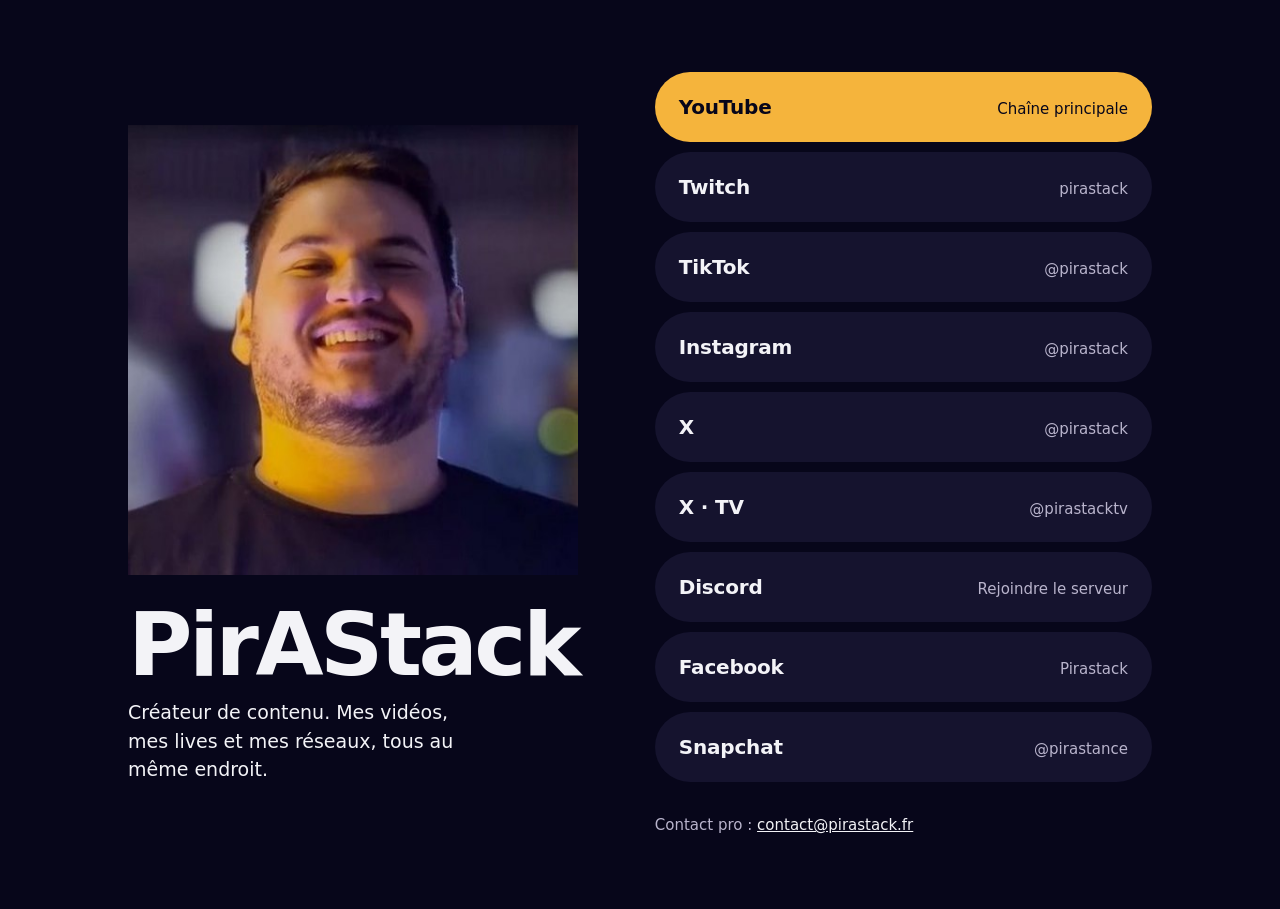
==== index.html @ a772e775 "Page PirAStack réseaux Co-Authored-By: Claude Opus 5.5 <noreply@anthropic.com>" ====
<!doctype html>
<html lang="fr">
<head>
<meta charset="utf-8">
<meta name="viewport" content="width=device-width, initial-scale=1">
<title>PirAStack</title>
<meta name="description" content="PirAStack, créateur de contenu. Tous mes réseaux au même endroit : YouTube, Twitch, TikTok, X, Instagram, Discord et plus.">
<meta property="og:title" content="PirAStack">
<meta property="og:description" content="Tous mes réseaux au même endroit.">
<meta property="og:image" content="https://pirastack.fr/avatar.jpg">
<meta name="theme-color" content="#07061a">
<link rel="icon" href="/favicon.ico" sizes="any">
<link rel="icon" type="image/png" sizes="32x32" href="/favicon-32x32.png">
<link rel="apple-touch-icon" href="/apple-touch-icon.png">
<link rel="manifest" href="/site.webmanifest">
<style>
  :root {
    --ground: #07061a;
    --surface: #15132e;
    --ink: #f3f3f7;
    --muted: #b9b4cc;
    --accent: #f5b43c;
    --accent-ink: #07061a;
    --gutter: clamp(16px, 4vw, 48px);
  }
  * { box-sizing: border-box; margin: 0; }
  body {
    background: var(--ground);
    color: var(--ink);
    font: 400 17px/1.5 system-ui, -apple-system, "Segoe UI", Roboto, sans-serif;
    min-height: 100svh;
  }
  main {
    max-width: 1120px;
    margin: 0 auto;
    padding: clamp(32px, 8vh, 96px) var(--gutter);
    display: grid;
    gap: clamp(32px, 6vw, 80px);
    align-items: start;
  }
  @media (min-width: 860px) {
    main { grid-template-columns: 5fr 6fr; min-height: 100svh; align-items: center; }
    .who { position: sticky; top: 48px; }
  }
  .who img {
    display: block;
    width: 100%;
    height: auto;
    aspect-ratio: 1;
    object-fit: cover;
  }
  @media (max-width: 859px) {
    .who { display: grid; grid-template-columns: 96px 1fr; gap: 20px; align-items: center; }
    .who img { width: 96px; height: 96px; border-radius: 50%; }
  }
  h1 {
    font-size: clamp(44px, 7vw, 88px);
    font-weight: 800;
    letter-spacing: -0.04em;
    line-height: 0.95;
    margin-top: 28px;
  }
  @media (max-width: 859px) { h1 { margin-top: 0; } }
  .who p { margin-top: 12px; color: var(--muted); }
  .who .lede { font-size: 19px; color: var(--ink); max-width: 30ch; }

  /* Entrée : chaque bloc monte en fondu, les liens en cascade */
  @keyframes rise { from { opacity: 0; transform: translateY(24px); } }
  .who img, h1, .lede, .links li, footer { animation: rise .6s cubic-bezier(.2,.7,.2,1) both; }
  h1 { animation-delay: .08s; }
  .lede { animation-delay: .16s; }
  .links li:nth-child(1) { animation-delay: .2s; }
  .links li:nth-child(2) { animation-delay: .27s; }
  .links li:nth-child(3) { animation-delay: .34s; }
  .links li:nth-child(4) { animation-delay: .41s; }
  .links li:nth-child(5) { animation-delay: .48s; }
  .links li:nth-child(6) { animation-delay: .55s; }
  .links li:nth-child(7) { animation-delay: .62s; }
  .links li:nth-child(8) { animation-delay: .69s; }
  .links li:nth-child(9) { animation-delay: .76s; }
  footer { animation-delay: .84s; }
  .who a { color: var(--ink); }

  ul { list-style: none; padding: 0; display: grid; gap: 10px; }
  .links li a {
    display: flex;
    justify-content: space-between;
    align-items: baseline;
    gap: 16px;
    padding: 20px 24px;
    background: var(--surface);
    color: var(--ink);
    text-decoration: none;
    border-radius: 999px;
    transition: background-color .18s ease, color .18s ease, transform .18s ease;
  }
  .links strong { font-size: 20px; font-weight: 700; letter-spacing: -0.01em; }
  .links span { color: var(--muted); font-size: 15px; transition: color .18s ease; }
  .links li a:hover, .links li a:focus-visible {
    background: var(--accent);
    color: var(--accent-ink);
    transform: translateX(4px);
  }
  .links li a:hover span, .links li a:focus-visible span { color: var(--accent-ink); }
  .links li a:active { transform: scale(.98); }
  .links .main { background: var(--accent); color: var(--accent-ink); }
  .links .main span { color: var(--accent-ink); }
  .links .main:hover, .links .main:focus-visible { background: var(--ink); }
  a:focus-visible { outline: 3px solid var(--ink); outline-offset: 3px; }

  footer { margin-top: 32px; color: var(--muted); font-size: 15px; }
  footer a { color: var(--ink); }

  @media (prefers-reduced-motion: reduce) {
    .links li a { transition: none; }
    .who img, h1, .lede, .links li, footer { animation: none; }
    .links li a:hover, .links li a:focus-visible, .links li a:active { transform: none; }
  }
</style>
</head>
<body>
<main>
  <header class="who">
    <img src="avatar.jpg" width="480" height="480" alt="Portrait de PirAStack, souriant">
    <div>
      <h1>PirAStack</h1>
      <p class="lede">Créateur de contenu. Mes vidéos, mes lives et mes réseaux, tous au même endroit.</p>
    </div>
  </header>

  <nav class="links" aria-label="Mes réseaux">
    <ul>
      <li><a class="main" href="https://www.youtube.com/@pirastack"><strong>YouTube</strong><span>Chaîne principale</span></a></li>
      <li><a href="https://www.twitch.tv/pirastack"><strong>Twitch</strong><span>pirastack</span></a></li>
      <li><a href="https://www.tiktok.com/@pirastack"><strong>TikTok</strong><span>@pirastack</span></a></li>
      <li><a href="https://www.instagram.com/pirastack/"><strong>Instagram</strong><span>@pirastack</span></a></li>
      <li><a href="https://x.com/pirastack"><strong>X</strong><span>@pirastack</span></a></li>
      <li><a href="https://x.com/pirastacktv"><strong>X · TV</strong><span>@pirastacktv</span></a></li>
      <li><a href="https://discord.gg/pirastack"><strong>Discord</strong><span>Rejoindre le serveur</span></a></li>
      <li><a href="https://www.facebook.com/Pirastack"><strong>Facebook</strong><span>Pirastack</span></a></li>
      <li><a href="https://www.snapchat.com/@pirastance"><strong>Snapchat</strong><span>@pirastance</span></a></li>
    </ul>
    <footer>
      <p>Contact pro : <a href="mailto:contact@pirastack.fr">contact@pirastack.fr</a></p>
    </footer>
  </nav>
</main>
</body>
</html>
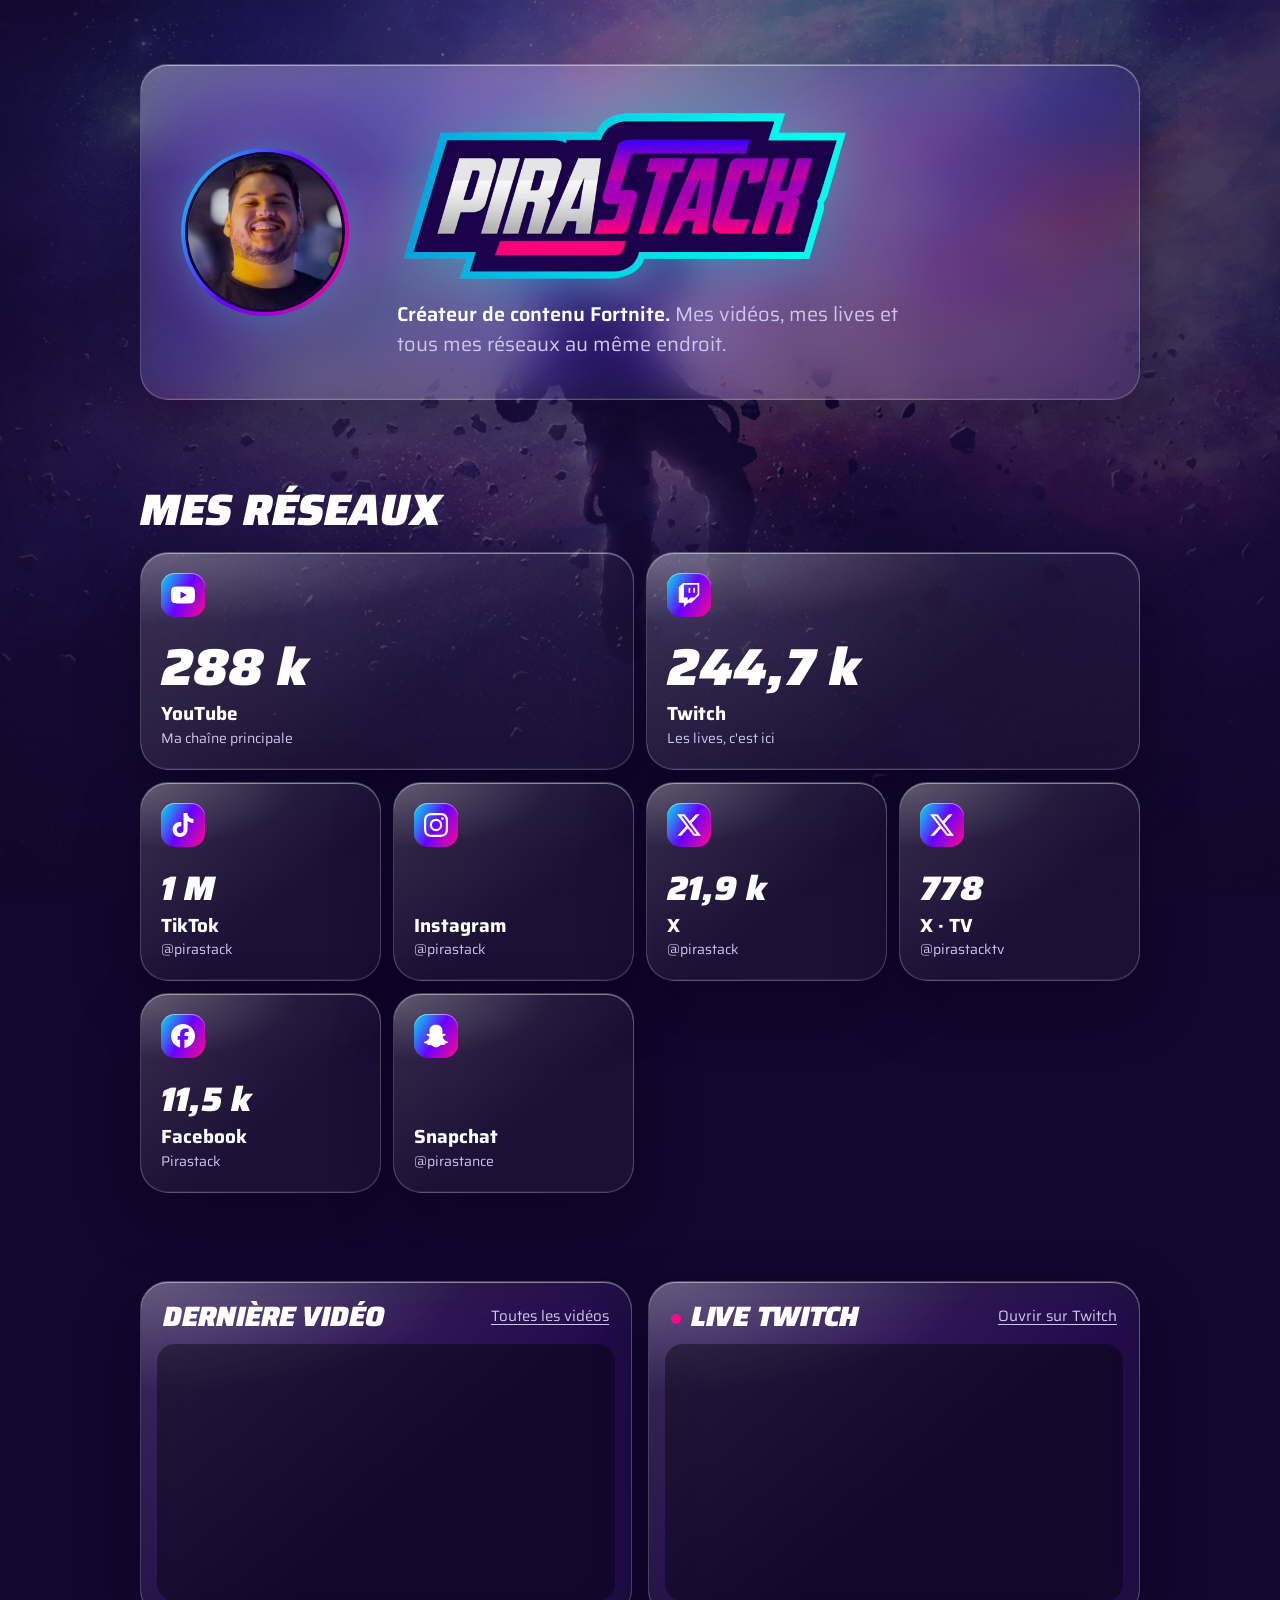
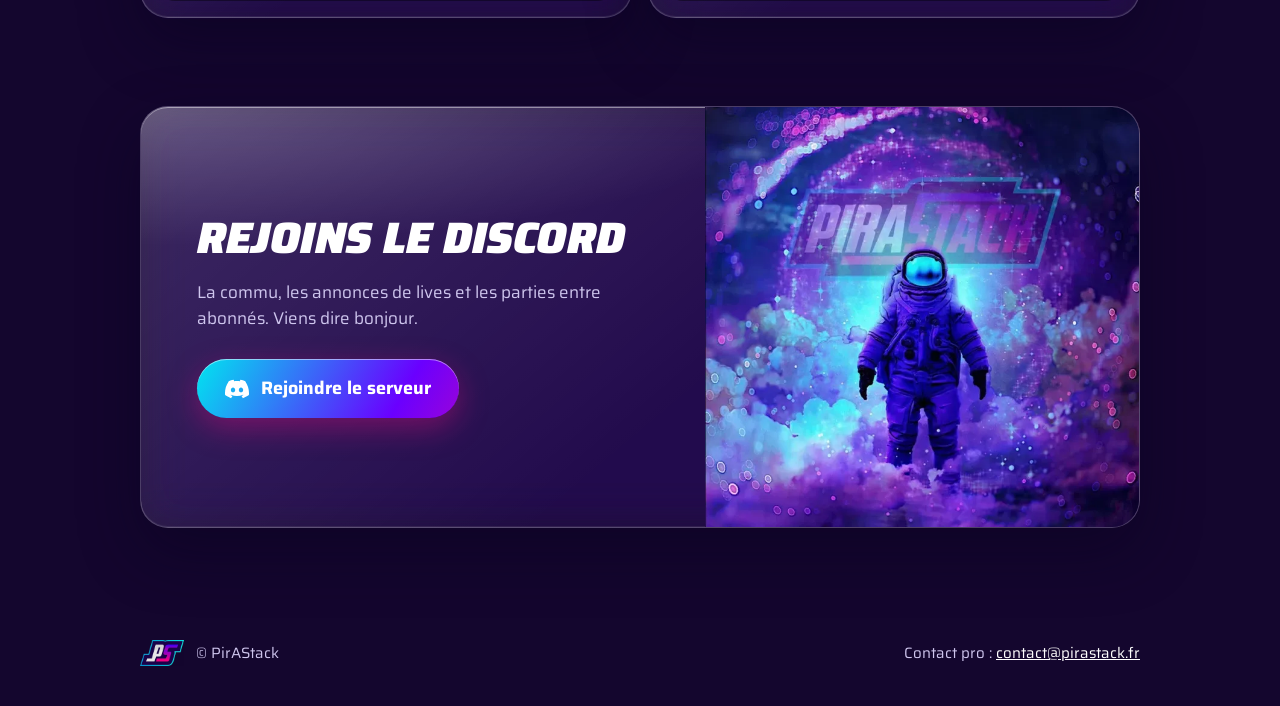
==== commit d52d90ce: "Direction artistique PirAStack : espace, verre liquide, vidéo et live intégrés Co-Authored-By: Claud" ====
--- a/index.html
+++ b/index.html
@@ -3,147 +3,272 @@
 <head>
 <meta charset="utf-8">
 <meta name="viewport" content="width=device-width, initial-scale=1">
-<title>PirAStack</title>
-<meta name="description" content="PirAStack, créateur de contenu. Tous mes réseaux au même endroit : YouTube, Twitch, TikTok, X, Instagram, Discord et plus.">
-<meta property="og:title" content="PirAStack">
-<meta property="og:description" content="Tous mes réseaux au même endroit.">
-<meta property="og:image" content="https://pirastack.fr/avatar.jpg">
-<meta name="theme-color" content="#07061a">
+<title>PirAStack · Réseaux</title>
+<meta name="description" content="PirAStack, créateur de contenu Fortnite. Mes vidéos, mes lives Twitch et tous mes réseaux au même endroit.">
+<meta property="og:title" content="PirAStack · Réseaux">
+<meta property="og:description" content="Mes vidéos, mes lives et tous mes réseaux au même endroit.">
+<meta property="og:image" content="https://pirastack.fr/img/astronaute.webp">
+<meta name="theme-color" content="#14062e">
 <link rel="icon" href="/favicon.ico" sizes="any">
 <link rel="icon" type="image/png" sizes="32x32" href="/favicon-32x32.png">
 <link rel="apple-touch-icon" href="/apple-touch-icon.png">
 <link rel="manifest" href="/site.webmanifest">
+<link rel="preconnect" href="https://fonts.googleapis.com">
+<link rel="preconnect" href="https://fonts.gstatic.com" crossorigin>
+<link href="https://fonts.googleapis.com/css2?family=Saira:ital,wght@0,400..700;1,800..900&display=swap" rel="stylesheet">
+<link rel="preload" as="image" href="img/fond.webp">
 <style>
   :root {
-    --ground: #07061a;
-    --surface: #15132e;
-    --ink: #f3f3f7;
-    --muted: #b9b4cc;
-    --accent: #f5b43c;
-    --accent-ink: #07061a;
-    --gutter: clamp(16px, 4vw, 48px);
+    --night: #14062e;
+    --ink: #ffffff;
+    --muted: #cfc6ee;
+    --cyan: #00e5f0;
+    --violet: #6a00ff;
+    --magenta: #ff0a8a;
+    --brand: linear-gradient(120deg, var(--cyan), var(--violet) 50%, var(--magenta));
+    --gutter: clamp(16px, 4vw, 40px);
+    --radius: 28px;
   }
   * { box-sizing: border-box; margin: 0; }
+  html { background: var(--night); }
   body {
-    background: var(--ground);
     color: var(--ink);
-    font: 400 17px/1.5 system-ui, -apple-system, "Segoe UI", Roboto, sans-serif;
+    font: 400 17px/1.5 "Saira", system-ui, sans-serif;
     min-height: 100svh;
-  }
-  main {
-    max-width: 1120px;
-    margin: 0 auto;
-    padding: clamp(32px, 8vh, 96px) var(--gutter);
+    overflow-x: hidden;
+  }
+  a { color: inherit; }
+
+  /* ---- Ciel : l'astronaute en fond fixe, qui dérive lentement ---- */
+  .sky { position: fixed; inset: 0; z-index: -1; overflow: hidden; }
+  .sky img {
+    width: 100%; height: 100%;
+    object-fit: cover; object-position: 50% 40%;
+    animation: drift 40s ease-in-out infinite alternate;
+  }
+  .sky::after {
+    content: "";
+    position: absolute; inset: 0;
+    background:
+      radial-gradient(ellipse at 50% 30%, rgba(20,6,46,.15), rgba(20,6,46,.7) 70%),
+      linear-gradient(rgba(20,6,46,.25), rgba(20,6,46,.75));
+  }
+  @keyframes drift { from { transform: scale(1.05); } to { transform: scale(1.15) translate(-1.5%, 1%); } }
+
+  /* ---- Verre liquide ---- */
+  .glass {
+    position: relative;
+    background: linear-gradient(140deg, rgba(255,255,255,.16), rgba(255,255,255,.04) 60%);
+    -webkit-backdrop-filter: blur(22px) saturate(170%);
+    backdrop-filter: blur(22px) saturate(170%);
+    border: 1px solid rgba(255,255,255,.2);
+    border-radius: var(--radius);
+    box-shadow:
+      inset 0 1px 0 rgba(255,255,255,.45),
+      inset 0 -1px 0 rgba(255,255,255,.08),
+      0 24px 60px rgba(8,0,30,.45);
+    isolation: isolate;
+  }
+  /* reflet spéculaire en haut à gauche */
+  .glass::before {
+    content: "";
+    position: absolute; inset: 0;
+    border-radius: inherit;
+    background: radial-gradient(120% 60% at 0% 0%, rgba(255,255,255,.22), transparent 55%);
+    pointer-events: none;
+    z-index: -1;
+  }
+
+  .wrap { max-width: 1080px; margin: 0 auto; padding: clamp(24px, 5vw, 64px) var(--gutter) 0; }
+  section { margin-top: clamp(40px, 7vw, 88px); }
+  h2 {
+    font-style: italic;
+    font-weight: 900;
+    font-size: clamp(28px, 4.2vw, 44px);
+    letter-spacing: -0.01em;
+    line-height: 1;
+    text-transform: uppercase;
+    margin-bottom: 20px;
+  }
+  .ico { width: 24px; height: 24px; fill: currentColor; flex: none; }
+
+  /* ---- En-tête ---- */
+  header {
     display: grid;
-    gap: clamp(32px, 6vw, 80px);
-    align-items: start;
-  }
-  @media (min-width: 860px) {
-    main { grid-template-columns: 5fr 6fr; min-height: 100svh; align-items: center; }
-    .who { position: sticky; top: 48px; }
-  }
-  .who img {
-    display: block;
-    width: 100%;
-    height: auto;
+    grid-template-columns: auto 1fr;
+    gap: clamp(20px, 4vw, 48px);
+    align-items: center;
+    padding: clamp(20px, 4vw, 40px);
+  }
+  @media (max-width: 600px) {
+    header { grid-template-columns: 1fr; justify-items: center; text-align: center; }
+    .lede { margin-inline: auto; }
+  }
+  .avatar {
+    width: clamp(96px, 16vw, 168px);
     aspect-ratio: 1;
-    object-fit: cover;
-  }
-  @media (max-width: 859px) {
-    .who { display: grid; grid-template-columns: 96px 1fr; gap: 20px; align-items: center; }
-    .who img { width: 96px; height: 96px; border-radius: 50%; }
-  }
-  h1 {
-    font-size: clamp(44px, 7vw, 88px);
-    font-weight: 800;
-    letter-spacing: -0.04em;
-    line-height: 0.95;
-    margin-top: 28px;
-  }
-  @media (max-width: 859px) { h1 { margin-top: 0; } }
-  .who p { margin-top: 12px; color: var(--muted); }
-  .who .lede { font-size: 19px; color: var(--ink); max-width: 30ch; }
-
-  /* Entrée : chaque bloc monte en fondu, les liens en cascade */
+    padding: 4px;
+    border-radius: 50%;
+    background: var(--brand);
+    box-shadow: 0 0 40px rgba(0,229,240,.35), 0 0 60px rgba(255,10,138,.25);
+  }
+  .avatar img { display: block; width: 100%; height: 100%; object-fit: cover; border-radius: 50%; border: 3px solid var(--night); }
+  h1 { line-height: 0; }
+  h1 img { width: min(100%, 460px); height: auto; filter: drop-shadow(0 8px 24px rgba(0,229,240,.25)); }
+  .lede { margin-top: 12px; font-size: clamp(17px, 1.7vw, 20px); color: var(--muted); max-width: 40ch; }
+  .lede strong { color: var(--ink); font-weight: 600; }
+
+  /* ---- Réseaux ---- */
+  .grid { list-style: none; padding: 0; display: grid; grid-template-columns: repeat(2, 1fr); gap: 12px; }
+  @media (min-width: 760px) { .grid { grid-template-columns: repeat(4, 1fr); } }
+  .grid .big { grid-column: span 2; }
+  .tile {
+    display: flex; flex-direction: column; justify-content: space-between; gap: 24px;
+    height: 100%; min-height: 150px; padding: 20px;
+    text-decoration: none;
+    transition: transform .25s cubic-bezier(.2,.7,.2,1), border-color .25s ease, box-shadow .25s ease;
+  }
+  .tile .badge {
+    display: grid; place-items: center;
+    width: 44px; height: 44px; border-radius: 14px;
+    background: var(--brand);
+    box-shadow: inset 0 1px 0 rgba(255,255,255,.5);
+  }
+  .tile strong { display: block; font-size: 19px; font-weight: 700; }
+  .tile small { display: block; color: var(--muted); font-size: 14px; overflow-wrap: anywhere; }
+  .tile .count { display: block; font-style: italic; font-weight: 900; font-size: clamp(26px, 3vw, 34px); line-height: 1; margin-bottom: 6px; }
+  .big .tile { min-height: 190px; }
+  .big .count { font-size: clamp(34px, 5vw, 52px); }
+  .tile:hover, .tile:focus-visible {
+    transform: translateY(-4px);
+    border-color: rgba(0,229,240,.7);
+    box-shadow: inset 0 1px 0 rgba(255,255,255,.5), 0 0 0 1px rgba(255,10,138,.35), 0 20px 50px rgba(106,0,255,.45);
+  }
+  .tile:active { transform: scale(.98); }
+
+  /* ---- Vidéo & live ---- */
+  .duo { display: grid; gap: 16px; }
+  @media (min-width: 980px) { .duo { grid-template-columns: 1fr 1fr; } }
+  .panel { padding: 16px; }
+  .panel .head { display: flex; justify-content: space-between; align-items: center; gap: 12px; padding: 4px 6px 14px; }
+  .panel h2 { font-size: clamp(22px, 2.6vw, 28px); margin: 0; }
+  .panel .head a { color: var(--muted); font-size: 15px; text-underline-offset: 3px; }
+  .panel .head a:hover { color: var(--cyan); }
+  .frame { position: relative; aspect-ratio: 16 / 9; border-radius: 18px; overflow: hidden; background: rgba(0,0,0,.4); }
+  .frame iframe { position: absolute; inset: 0; width: 100%; height: 100%; border: 0; }
+  .live-dot { display: inline-block; width: 10px; height: 10px; border-radius: 50%; background: var(--magenta); margin-right: 10px; vertical-align: middle; box-shadow: 0 0 0 0 rgba(255,10,138,.7); animation: pulse 1.8s infinite; }
+  @keyframes pulse { 70% { box-shadow: 0 0 0 10px rgba(255,10,138,0); } 100% { box-shadow: 0 0 0 0 rgba(255,10,138,0); } }
+
+  /* ---- Discord ---- */
+  .discord { display: grid; overflow: hidden; }
+  @media (min-width: 760px) { .discord { grid-template-columns: 1.3fr 1fr; } }
+  .discord .text { padding: clamp(28px, 5vw, 56px); align-self: center; }
+  .discord p { color: var(--muted); max-width: 40ch; margin-bottom: 28px; }
+  .discord img { width: 100%; height: 100%; min-height: 240px; max-height: 420px; object-fit: cover; }
+  .btn {
+    display: inline-flex; align-items: center; gap: 12px;
+    padding: 16px 28px; border-radius: 999px;
+    background: var(--brand); background-size: 160% 100%;
+    color: #fff; font-weight: 700; font-size: 18px; text-decoration: none;
+    box-shadow: inset 0 1px 0 rgba(255,255,255,.5), 0 10px 30px rgba(255,10,138,.35);
+    transition: background-position .4s ease, transform .2s ease;
+  }
+  .btn:hover, .btn:focus-visible { background-position: 100% 0; transform: translateY(-2px); }
+  .btn:active { transform: scale(.97); }
+
+  footer {
+    margin-top: clamp(40px, 7vw, 88px);
+    padding: 24px 0 40px;
+    display: flex; align-items: center; justify-content: space-between; flex-wrap: wrap; gap: 16px;
+    color: var(--muted); font-size: 15px;
+  }
+  footer .sign { display: flex; align-items: center; gap: 12px; }
+  footer img { width: 44px; height: auto; }
+  footer a { color: var(--ink); }
+  a:focus-visible { outline: 3px solid var(--cyan); outline-offset: 3px; }
+
+  /* Entrée : chaque bloc monte en fondu, les réseaux en cascade */
   @keyframes rise { from { opacity: 0; transform: translateY(24px); } }
-  .who img, h1, .lede, .links li, footer { animation: rise .6s cubic-bezier(.2,.7,.2,1) both; }
-  h1 { animation-delay: .08s; }
-  .lede { animation-delay: .16s; }
-  .links li:nth-child(1) { animation-delay: .2s; }
-  .links li:nth-child(2) { animation-delay: .27s; }
-  .links li:nth-child(3) { animation-delay: .34s; }
-  .links li:nth-child(4) { animation-delay: .41s; }
-  .links li:nth-child(5) { animation-delay: .48s; }
-  .links li:nth-child(6) { animation-delay: .55s; }
-  .links li:nth-child(7) { animation-delay: .62s; }
-  .links li:nth-child(8) { animation-delay: .69s; }
-  .links li:nth-child(9) { animation-delay: .76s; }
-  footer { animation-delay: .84s; }
-  .who a { color: var(--ink); }
-
-  ul { list-style: none; padding: 0; display: grid; gap: 10px; }
-  .links li a {
-    display: flex;
-    justify-content: space-between;
-    align-items: baseline;
-    gap: 16px;
-    padding: 20px 24px;
-    background: var(--surface);
-    color: var(--ink);
-    text-decoration: none;
-    border-radius: 999px;
-    transition: background-color .18s ease, color .18s ease, transform .18s ease;
-  }
-  .links strong { font-size: 20px; font-weight: 700; letter-spacing: -0.01em; }
-  .links span { color: var(--muted); font-size: 15px; transition: color .18s ease; }
-  .links li a:hover, .links li a:focus-visible {
-    background: var(--accent);
-    color: var(--accent-ink);
-    transform: translateX(4px);
-  }
-  .links li a:hover span, .links li a:focus-visible span { color: var(--accent-ink); }
-  .links li a:active { transform: scale(.98); }
-  .links .main { background: var(--accent); color: var(--accent-ink); }
-  .links .main span { color: var(--accent-ink); }
-  .links .main:hover, .links .main:focus-visible { background: var(--ink); }
-  a:focus-visible { outline: 3px solid var(--ink); outline-offset: 3px; }
-
-  footer { margin-top: 32px; color: var(--muted); font-size: 15px; }
-  footer a { color: var(--ink); }
+  header, .grid li, .duo > *, .discord { animation: rise .7s cubic-bezier(.2,.7,.2,1) both; }
+  .grid li:nth-child(1) { animation-delay: .12s; }
+  .grid li:nth-child(2) { animation-delay: .18s; }
+  .grid li:nth-child(3) { animation-delay: .24s; }
+  .grid li:nth-child(4) { animation-delay: .3s; }
+  .grid li:nth-child(5) { animation-delay: .36s; }
+  .grid li:nth-child(6) { animation-delay: .42s; }
+  .grid li:nth-child(7) { animation-delay: .48s; }
+  .grid li:nth-child(8) { animation-delay: .54s; }
+  .duo > * { animation-delay: .5s; }
+  .discord { animation-delay: .6s; }
 
   @media (prefers-reduced-motion: reduce) {
-    .links li a { transition: none; }
-    .who img, h1, .lede, .links li, footer { animation: none; }
-    .links li a:hover, .links li a:focus-visible, .links li a:active { transform: none; }
+    *, *::before, *::after { animation: none !important; transition: none !important; }
   }
 </style>
 </head>
 <body>
-<main>
-  <header class="who">
-    <img src="avatar.jpg" width="480" height="480" alt="Portrait de PirAStack, souriant">
+<svg width="0" height="0" style="position:absolute" aria-hidden="true"><symbol id="i-youtube" viewBox="0 0 24 24"><path d="M23.498 6.186a3.016 3.016 0 0 0-2.122-2.136C19.505 3.545 12 3.545 12 3.545s-7.505 0-9.377.505A3.017 3.017 0 0 0 .502 6.186C0 8.07 0 12 0 12s0 3.93.502 5.814a3.016 3.016 0 0 0 2.122 2.136c1.871.505 9.376.505 9.376.505s7.505 0 9.377-.505a3.015 3.015 0 0 0 2.122-2.136C24 15.93 24 12 24 12s0-3.93-.502-5.814zM9.545 15.568V8.432L15.818 12l-6.273 3.568z"/></symbol><symbol id="i-twitch" viewBox="0 0 24 24"><path d="M11.571 4.714h1.715v5.143H11.57zm4.715 0H18v5.143h-1.714zM6 0L1.714 4.286v15.428h5.143V24l4.286-4.286h3.428L22.286 12V0zm14.571 11.143l-3.428 3.428h-3.429l-3 3v-3H6.857V1.714h13.714Z"/></symbol><symbol id="i-tiktok" viewBox="0 0 24 24"><path d="M12.525.02c1.31-.02 2.61-.01 3.91-.02.08 1.53.63 3.09 1.75 4.17 1.12 1.11 2.7 1.62 4.24 1.79v4.03c-1.44-.05-2.89-.35-4.2-.97-.57-.26-1.1-.59-1.62-.93-.01 2.92.01 5.84-.02 8.75-.08 1.4-.54 2.79-1.35 3.94-1.31 1.92-3.58 3.17-5.91 3.21-1.43.08-2.86-.31-4.08-1.03-2.02-1.19-3.44-3.37-3.65-5.71-.02-.5-.03-1-.01-1.49.18-1.9 1.12-3.72 2.58-4.96 1.66-1.44 3.98-2.13 6.15-1.72.02 1.48-.04 2.96-.04 4.44-.99-.32-2.15-.23-3.02.37-.63.41-1.11 1.04-1.36 1.75-.21.51-.15 1.07-.14 1.61.24 1.64 1.82 3.02 3.5 2.87 1.12-.01 2.19-.66 2.77-1.61.19-.33.4-.67.41-1.06.1-1.79.06-3.57.07-5.36.01-4.03-.01-8.05.02-12.07z"/></symbol><symbol id="i-instagram" viewBox="0 0 24 24"><path d="M7.0301.084c-1.2768.0602-2.1487.264-2.911.5634-.7888.3075-1.4575.72-2.1228 1.3877-.6652.6677-1.075 1.3368-1.3802 2.127-.2954.7638-.4956 1.6365-.552 2.914-.0564 1.2775-.0689 1.6882-.0626 4.947.0062 3.2586.0206 3.6671.0825 4.9473.061 1.2765.264 2.1482.5635 2.9107.308.7889.72 1.4573 1.388 2.1228.6679.6655 1.3365 1.0743 2.1285 1.38.7632.295 1.6361.4961 2.9134.552 1.2773.056 1.6884.069 4.9462.0627 3.2578-.0062 3.668-.0207 4.9478-.0814 1.28-.0607 2.147-.2652 2.9098-.5633.7889-.3086 1.4578-.72 2.1228-1.3881.665-.6682 1.0745-1.3378 1.3795-2.1284.2957-.7632.4966-1.636.552-2.9124.056-1.2809.0692-1.6898.063-4.948-.0063-3.2583-.021-3.6668-.0817-4.9465-.0607-1.2797-.264-2.1487-.5633-2.9117-.3084-.7889-.72-1.4568-1.3876-2.1228C21.2982 1.33 20.628.9208 19.8378.6165 19.074.321 18.2017.1197 16.9244.0645 15.6471.0093 15.236-.005 11.977.0014 8.718.0076 8.31.0215 7.0301.0839m.1402 21.6932c-1.17-.0509-1.8053-.2453-2.2287-.408-.5606-.216-.96-.4771-1.3819-.895-.422-.4178-.6811-.8186-.9-1.378-.1644-.4234-.3624-1.058-.4171-2.228-.0595-1.2645-.072-1.6442-.079-4.848-.007-3.2037.0053-3.583.0607-4.848.05-1.169.2456-1.805.408-2.2282.216-.5613.4762-.96.895-1.3816.4188-.4217.8184-.6814 1.3783-.9003.423-.1651 1.0575-.3614 2.227-.4171 1.2655-.06 1.6447-.072 4.848-.079 3.2033-.007 3.5835.005 4.8495.0608 1.169.0508 1.8053.2445 2.228.408.5608.216.96.4754 1.3816.895.4217.4194.6816.8176.9005 1.3787.1653.4217.3617 1.056.4169 2.2263.0602 1.2655.0739 1.645.0796 4.848.0058 3.203-.0055 3.5834-.061 4.848-.051 1.17-.245 1.8055-.408 2.2294-.216.5604-.4763.96-.8954 1.3814-.419.4215-.8181.6811-1.3783.9-.4224.1649-1.0577.3617-2.2262.4174-1.2656.0595-1.6448.072-4.8493.079-3.2045.007-3.5825-.006-4.848-.0608M16.953 5.5864A1.44 1.44 0 1 0 18.39 4.144a1.44 1.44 0 0 0-1.437 1.4424M5.8385 12.012c.0067 3.4032 2.7706 6.1557 6.173 6.1493 3.4026-.0065 6.157-2.7701 6.1506-6.1733-.0065-3.4032-2.771-6.1565-6.174-6.1498-3.403.0067-6.156 2.771-6.1496 6.1738M8 12.0077a4 4 0 1 1 4.008 3.9921A3.9996 3.9996 0 0 1 8 12.0077"/></symbol><symbol id="i-x" viewBox="0 0 24 24"><path d="M18.901 1.153h3.68l-8.04 9.19L24 22.846h-7.406l-5.8-7.584-6.638 7.584H.474l8.6-9.83L0 1.154h7.594l5.243 6.932ZM17.61 20.644h2.039L6.486 3.24H4.298Z"/></symbol><symbol id="i-discord" viewBox="0 0 24 24"><path d="M20.317 4.3698a19.7913 19.7913 0 00-4.8851-1.5152.0741.0741 0 00-.0785.0371c-.211.3753-.4447.8648-.6083 1.2495-1.8447-.2762-3.68-.2762-5.4868 0-.1636-.3933-.4058-.8742-.6177-1.2495a.077.077 0 00-.0785-.037 19.7363 19.7363 0 00-4.8852 1.515.0699.0699 0 00-.0321.0277C.5334 9.0458-.319 13.5799.0992 18.0578a.0824.0824 0 00.0312.0561c2.0528 1.5076 4.0413 2.4228 5.9929 3.0294a.0777.0777 0 00.0842-.0276c.4616-.6304.8731-1.2952 1.226-1.9942a.076.076 0 00-.0416-.1057c-.6528-.2476-1.2743-.5495-1.8722-.8923a.077.077 0 01-.0076-.1277c.1258-.0943.2517-.1923.3718-.2914a.0743.0743 0 01.0776-.0105c3.9278 1.7933 8.18 1.7933 12.0614 0a.0739.0739 0 01.0785.0095c.1202.099.246.1981.3728.2924a.077.077 0 01-.0066.1276 12.2986 12.2986 0 01-1.873.8914.0766.0766 0 00-.0407.1067c.3604.698.7719 1.3628 1.225 1.9932a.076.076 0 00.0842.0286c1.961-.6067 3.9495-1.5219 6.0023-3.0294a.077.077 0 00.0313-.0552c.5004-5.177-.8382-9.6739-3.5485-13.6604a.061.061 0 00-.0312-.0286zM8.02 15.3312c-1.1825 0-2.1569-1.0857-2.1569-2.419 0-1.3332.9555-2.4189 2.157-2.4189 1.2108 0 2.1757 1.0952 2.1568 2.419 0 1.3332-.9555 2.4189-2.1569 2.4189zm7.9748 0c-1.1825 0-2.1569-1.0857-2.1569-2.419 0-1.3332.9554-2.4189 2.1569-2.4189 1.2108 0 2.1757 1.0952 2.1568 2.419 0 1.3332-.946 2.4189-2.1568 2.4189Z"/></symbol><symbol id="i-facebook" viewBox="0 0 24 24"><path d="M9.101 23.691v-7.98H6.627v-3.667h2.474v-1.58c0-4.085 1.848-5.978 5.858-5.978.401 0 .955.042 1.468.103a8.68 8.68 0 0 1 1.141.195v3.325a8.623 8.623 0 0 0-.653-.036 26.805 26.805 0 0 0-.733-.009c-.707 0-1.259.096-1.675.309a1.686 1.686 0 0 0-.679.622c-.258.42-.374.995-.374 1.752v1.297h3.919l-.386 2.103-.287 1.564h-3.246v8.245C19.396 23.238 24 18.179 24 12.044c0-6.627-5.373-12-12-12s-12 5.373-12 12c0 5.628 3.874 10.35 9.101 11.647Z"/></symbol><symbol id="i-snapchat" viewBox="0 0 24 24"><path d="M12.206.793c.99 0 4.347.276 5.93 3.821.529 1.193.403 3.219.299 4.847l-.003.06c-.012.18-.022.345-.03.51.075.045.203.09.401.09.3-.016.659-.12 1.033-.301.165-.088.344-.104.464-.104.182 0 .359.029.509.09.45.149.734.479.734.838.015.449-.39.839-1.213 1.168-.089.029-.209.075-.344.119-.45.135-1.139.36-1.333.81-.09.224-.061.524.12.868l.015.015c.06.136 1.526 3.475 4.791 4.014.255.044.435.27.42.509 0 .075-.015.149-.045.225-.24.569-1.273.988-3.146 1.271-.059.091-.12.375-.164.57-.029.179-.074.36-.134.553-.076.271-.27.405-.555.405h-.03c-.135 0-.313-.031-.538-.074-.36-.075-.765-.135-1.273-.135-.3 0-.599.015-.913.074-.6.104-1.123.464-1.723.884-.853.599-1.826 1.288-3.294 1.288-.06 0-.119-.015-.18-.015h-.149c-1.468 0-2.427-.675-3.279-1.288-.599-.42-1.107-.779-1.707-.884-.314-.045-.629-.074-.928-.074-.54 0-.958.089-1.272.149-.211.043-.391.074-.54.074-.374 0-.523-.224-.583-.42-.061-.192-.09-.389-.135-.567-.046-.181-.105-.494-.166-.57-1.918-.222-2.95-.642-3.189-1.226-.031-.063-.052-.15-.055-.225-.015-.243.165-.465.42-.509 3.264-.54 4.73-3.879 4.791-4.02l.016-.029c.18-.345.224-.645.119-.869-.195-.434-.884-.658-1.332-.809-.121-.029-.24-.074-.346-.119-1.107-.435-1.257-.93-1.197-1.273.09-.479.674-.793 1.168-.793.146 0 .27.029.383.074.42.194.789.3 1.104.3.234 0 .384-.06.465-.105l-.046-.569c-.098-1.626-.225-3.651.307-4.837C7.392 1.077 10.739.807 11.727.807l.419-.015h.06z"/></symbol></svg>
+<div class="sky" aria-hidden="true"><img src="img/fond.webp" alt=""></div>
+
+<div class="wrap">
+  <header class="glass">
+    <div class="avatar"><img src="avatar.jpg" width="480" height="480" alt="Portrait de PirAStack"></div>
     <div>
-      <h1>PirAStack</h1>
-      <p class="lede">Créateur de contenu. Mes vidéos, mes lives et mes réseaux, tous au même endroit.</p>
+      <h1><img src="img/logo-pirastack.webp" width="800" height="317" alt="PirAStack"></h1>
+      <p class="lede"><strong>Créateur de contenu Fortnite.</strong> Mes vidéos, mes lives et tous mes réseaux au même endroit.</p>
     </div>
   </header>
 
-  <nav class="links" aria-label="Mes réseaux">
-    <ul>
-      <li><a class="main" href="https://www.youtube.com/@pirastack"><strong>YouTube</strong><span>Chaîne principale</span></a></li>
-      <li><a href="https://www.twitch.tv/pirastack"><strong>Twitch</strong><span>pirastack</span></a></li>
-      <li><a href="https://www.tiktok.com/@pirastack"><strong>TikTok</strong><span>@pirastack</span></a></li>
-      <li><a href="https://www.instagram.com/pirastack/"><strong>Instagram</strong><span>@pirastack</span></a></li>
-      <li><a href="https://x.com/pirastack"><strong>X</strong><span>@pirastack</span></a></li>
-      <li><a href="https://x.com/pirastacktv"><strong>X · TV</strong><span>@pirastacktv</span></a></li>
-      <li><a href="https://discord.gg/pirastack"><strong>Discord</strong><span>Rejoindre le serveur</span></a></li>
-      <li><a href="https://www.facebook.com/Pirastack"><strong>Facebook</strong><span>Pirastack</span></a></li>
-      <li><a href="https://www.snapchat.com/@pirastance"><strong>Snapchat</strong><span>@pirastance</span></a></li>
+  <section aria-labelledby="t-reseaux">
+    <h2 id="t-reseaux">Mes réseaux</h2>
+    <ul class="grid">
+      <li class="big"><a class="tile glass" href="https://www.youtube.com/@pirastack"><span class="badge"><svg class="ico" aria-hidden="true"><use href="#i-youtube"/></svg></span><span><span class="count">288 k</span><strong>YouTube</strong><small>Ma chaîne principale</small></span></a></li>
+      <li class="big"><a class="tile glass" href="https://www.twitch.tv/pirastack"><span class="badge"><svg class="ico" aria-hidden="true"><use href="#i-twitch"/></svg></span><span><span class="count">244,7 k</span><strong>Twitch</strong><small>Les lives, c'est ici</small></span></a></li>
+      <li><a class="tile glass" href="https://www.tiktok.com/@pirastack"><span class="badge"><svg class="ico" aria-hidden="true"><use href="#i-tiktok"/></svg></span><span><span class="count">1 M</span><strong>TikTok</strong><small>@pirastack</small></span></a></li>
+      <li><a class="tile glass" href="https://www.instagram.com/pirastack/"><span class="badge"><svg class="ico" aria-hidden="true"><use href="#i-instagram"/></svg></span><span><strong>Instagram</strong><small>@pirastack</small></span></a></li>
+      <li><a class="tile glass" href="https://x.com/pirastack"><span class="badge"><svg class="ico" aria-hidden="true"><use href="#i-x"/></svg></span><span><span class="count">21,9 k</span><strong>X</strong><small>@pirastack</small></span></a></li>
+      <li><a class="tile glass" href="https://x.com/pirastacktv"><span class="badge"><svg class="ico" aria-hidden="true"><use href="#i-x"/></svg></span><span><span class="count">778</span><strong>X · TV</strong><small>@pirastacktv</small></span></a></li>
+      <li><a class="tile glass" href="https://www.facebook.com/Pirastack"><span class="badge"><svg class="ico" aria-hidden="true"><use href="#i-facebook"/></svg></span><span><span class="count">11,5 k</span><strong>Facebook</strong><small>Pirastack</small></span></a></li>
+      <li><a class="tile glass" href="https://www.snapchat.com/@pirastance"><span class="badge"><svg class="ico" aria-hidden="true"><use href="#i-snapchat"/></svg></span><span><strong>Snapchat</strong><small>@pirastance</small></span></a></li>
     </ul>
-    <footer>
-      <p>Contact pro : <a href="mailto:contact@pirastack.fr">contact@pirastack.fr</a></p>
-    </footer>
-  </nav>
-</main>
+  </section>
+
+  <section class="duo" aria-label="Vidéo et live">
+    <div class="panel glass">
+      <div class="head">
+        <h2>Dernière vidéo</h2>
+        <a href="https://www.youtube.com/@pirastack/videos">Toutes les vidéos</a>
+      </div>
+      <div class="frame">
+        <!-- Liste des derniers uploads de la chaîne : se met à jour toute seule -->
+        <iframe src="https://www.youtube-nocookie.com/embed/videoseries?list=UU_NFNQF3Ti2wNQqLxP9Q4AA" title="Dernières vidéos YouTube de PirAStack" loading="lazy" allow="encrypted-media; picture-in-picture; fullscreen" referrerpolicy="strict-origin-when-cross-origin"></iframe>
+      </div>
+    </div>
+    <div class="panel glass">
+      <div class="head">
+        <h2><span class="live-dot" aria-hidden="true"></span>Live Twitch</h2>
+        <a href="https://www.twitch.tv/pirastack">Ouvrir sur Twitch</a>
+      </div>
+      <div class="frame">
+        <!-- Twitch exige la liste des domaines qui intègrent le lecteur (parent=) -->
+        <iframe src="https://player.twitch.tv/?channel=pirastack&parent=pirastack.fr&parent=www.pirastack.fr&parent=localhost&autoplay=false&muted=true" title="Live Twitch de PirAStack" loading="lazy" allow="fullscreen"></iframe>
+      </div>
+    </div>
+  </section>
+
+  <section class="discord glass" aria-labelledby="t-discord">
+    <div class="text">
+      <h2 id="t-discord">Rejoins le Discord</h2>
+      <p>La commu, les annonces de lives et les parties entre abonnés. Viens dire bonjour.</p>
+      <a class="btn" href="https://discord.gg/pirastack"><svg class="ico" aria-hidden="true"><use href="#i-discord"/></svg>Rejoindre le serveur</a>
+    </div>
+    <img src="img/astronaute.webp" width="720" height="720" alt="L'astronaute PirAStack dans les nuages" loading="lazy">
+  </section>
+
+  <footer>
+    <div class="sign"><img src="img/logo-ps.webp" width="256" height="150" alt=""><span>© PirAStack</span></div>
+    <p>Contact pro : <a href="mailto:contact@pirastack.fr">contact@pirastack.fr</a></p>
+  </footer>
+</div>
 </body>
 </html>
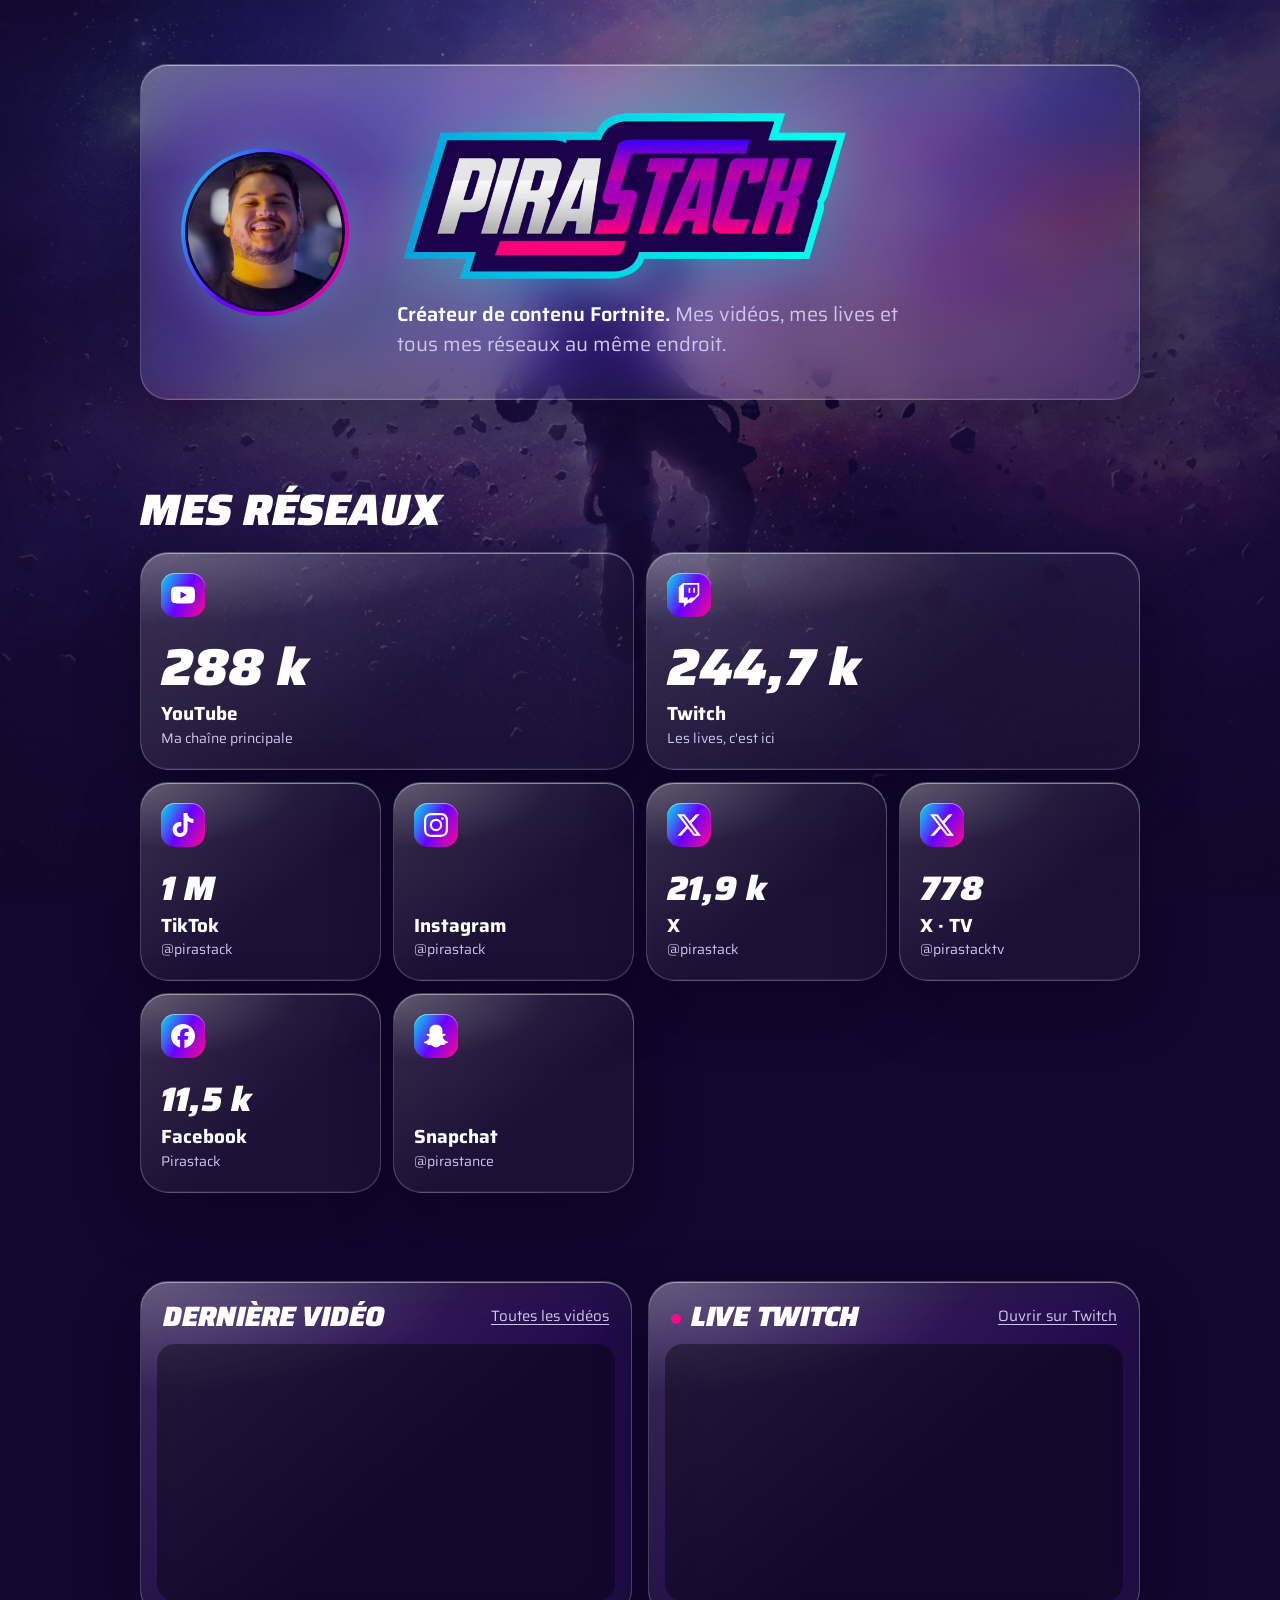
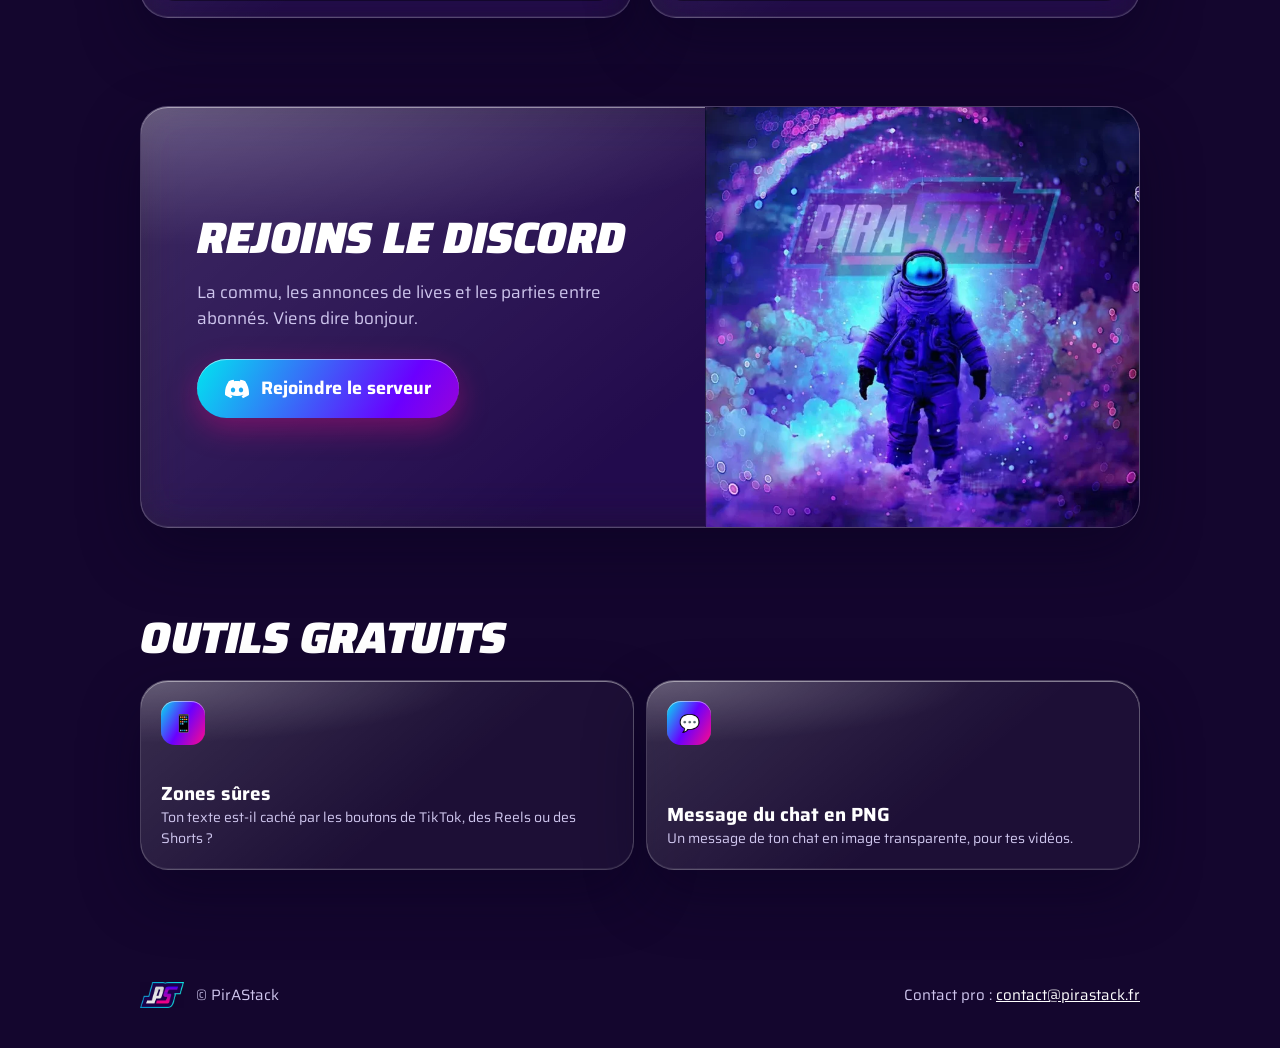
==== commit a61c4c5d: "Outils gratuits : zones sûres et message du chat en PNG - « Zones sûres » : on pose son image ou sa " ====
--- a/index.html
+++ b/index.html
@@ -156,8 +156,7 @@
   .panel .head a:hover { color: var(--cyan); }
   .frame { position: relative; aspect-ratio: 16 / 9; border-radius: 18px; overflow: hidden; background: rgba(0,0,0,.4); }
   .frame iframe { position: absolute; inset: 0; width: 100%; height: 100%; border: 0; }
-  .live-dot { display: inline-block; width: 10px; height: 10px; border-radius: 50%; background: var(--magenta); margin-right: 10px; vertical-align: middle; box-shadow: 0 0 0 0 rgba(255,10,138,.7); animation: pulse 1.8s infinite; }
-  @keyframes pulse { 70% { box-shadow: 0 0 0 10px rgba(255,10,138,0); } 100% { box-shadow: 0 0 0 0 rgba(255,10,138,0); } }
+  .live-dot { display: inline-block; width: 10px; height: 10px; border-radius: 50%; background: var(--magenta); margin-right: 10px; vertical-align: middle; }
 
   /* ---- Discord ---- */
   .discord { display: grid; overflow: hidden; }
@@ -265,6 +264,14 @@
     <img src="img/astronaute.webp" width="720" height="720" alt="L'astronaute PirAStack dans les nuages" loading="lazy">
   </section>
 
+  <section aria-labelledby="t-outils">
+    <h2 id="t-outils">Outils gratuits</h2>
+    <ul class="grid">
+      <li class="big"><a class="tile glass" href="outils/zones-sures.html"><span class="badge" aria-hidden="true">📱</span><span><strong>Zones sûres</strong><small>Ton texte est-il caché par les boutons de TikTok, des Reels ou des Shorts ?</small></span></a></li>
+      <li class="big"><a class="tile glass" href="outils/message-chat.html"><span class="badge" aria-hidden="true">💬</span><span><strong>Message du chat en PNG</strong><small>Un message de ton chat en image transparente, pour tes vidéos.</small></span></a></li>
+    </ul>
+  </section>
+
   <footer>
     <div class="sign"><img src="img/logo-ps.webp" width="256" height="150" alt=""><span>© PirAStack</span></div>
     <p>Contact pro : <a href="mailto:contact@pirastack.fr">contact@pirastack.fr</a></p>
